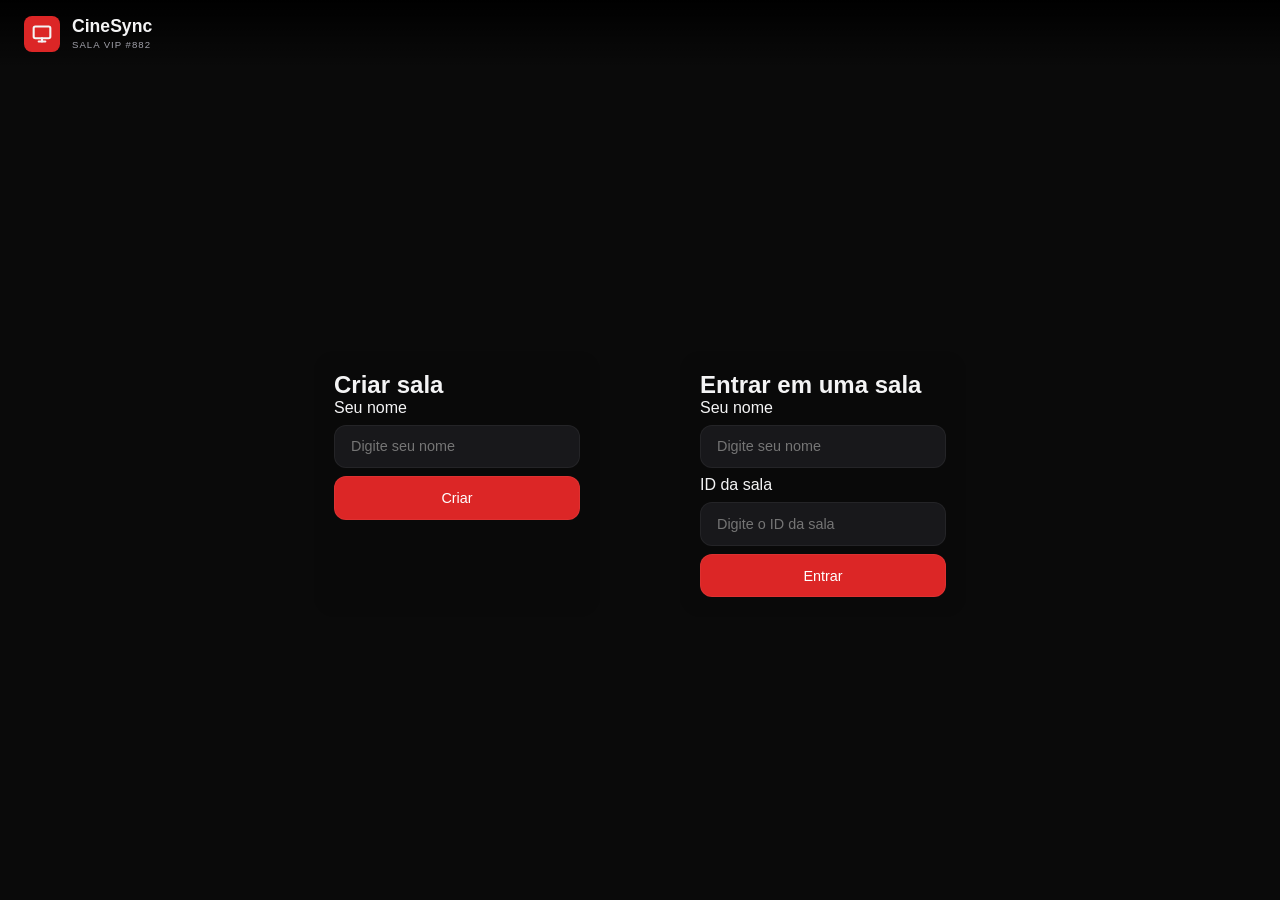
==== index.html @ 13d8a2f2 "Add files via upload" ====
<!DOCTYPE html>
<html lang="pt-BR">

<head>
    <meta charset="UTF-8">
    <meta name="viewport" content="width=device-width, initial-scale=1.0">
    <title>CineSync - Sala de Cinema Virtual</title>
    <link rel="stylesheet" href="styles.css">
</head>

<body>

    <header>
        <div class="logo-container">
            <div class="logo-icon">
                <svg width="20" height="20" viewBox="0 0 24 24" fill="none" stroke="currentColor" stroke-width="2.5"
                    stroke-linecap="round" stroke-linejoin="round">
                    <rect x="2" y="3" width="20" height="14" rx="2" ry="2" />
                    <line x1="8" y1="21" x2="16" y2="21" />
                    <line x1="12" y1="17" x2="12" y2="21" />
                </svg>
            </div>
            <div class="logo-text">
                <h1>CineSync</h1>
                <p>Sala VIP #882</p>
            </div>
        </div>
    </header>

    <main>
        <div class="containers-wrapper">
            <div class="container">
                <h2>Criar sala</h2>
                <form id="create-room">
                    <label for="create-username">Seu nome</label>
                    <input type="text" id="create-username" placeholder="Digite seu nome" required>
                    <button type="submit">Criar</button>
                </form>
            </div>

            <div class="container">
                <h2>Entrar em uma sala</h2>
                <form id="join-room">
                    <label for="join-username">Seu nome</label>
                    <input type="text" id="join-username" placeholder="Digite seu nome" required>
                    <label for="room-id">ID da sala</label>
                    <input type="text" id="room-id" placeholder="Digite o ID da sala" required>
                    <button type="submit">Entrar</button>
                </form>
            </div>
        </div>
    </main>

    <script>
        // Seleciona todos os formulários
        const forms = document.querySelectorAll('form');

        forms.forEach(form => {
            form.addEventListener('submit', (e) => {
                e.preventDefault();

                // Pegamos o ID do formulário atual que disparou o evento
                const formId = e.target.id;

                if (formId === "create-room") {
                    const username = document.getElementById('create-username').value.trim();
                    if (!username) return alert('Digite seu nome');

                    const roomId = generateRoomId();
                    sessionStorage.setItem('username', username);
                    location.href = `/cine-room.html?roomId=${roomId}`;

                } else if (formId === "join-room") {
                    const username = document.getElementById('join-username').value.trim();
                    const roomId = document.getElementById('room-id').value.trim();
                    if (!username || !roomId) return alert('Digite seu nome e ID da sala');

                    sessionStorage.setItem('username', username);
                    location.href = `/cine-room.html?roomId=${roomId}`;
                }
            });
        });

        // Função que gera um ID de sala aleatório com 6 caracteres
        function generateRoomId() {
            const characters = 'ABCDEFGHIJKLMNOPQRSTUVWXYZabcdefghijklmnopqrstuvwxyz0123456789';
            let roomId = '';
            for (let i = 0; i < 6; i++) {
                roomId += characters.charAt(Math.floor(Math.random() * characters.length));
            }
            return roomId;
        }
    </script>
</body>

</html>
---- styles.css ----
:root {
    --bg-main: #0a0a0a;
    --bg-sidebar: #0f0f0f;
    --accent: #dc2626;
    --accent-hover: #b91c1c;
    --text-main: #f4f4f5;
    --text-dim: #a1a1aa;
    --border: rgba(255, 255, 255, 0.05);
}

* {
    margin: 0;
    padding: 0;
    box-sizing: border-box;
    font-family: -apple-system, BlinkMacSystemFont, "Segoe UI", Roboto, Helvetica, Arial, sans-serif;
}

body {
    background-color: var(--bg-main);
    color: var(--text-main);
    height: 100vh;
    overflow: hidden;
    display: flex;
    flex-direction: column;
}

/* Header */
header {
    padding: 1rem 1.5rem;
    display: flex;
    justify-content: space-between;
    align-items: center;
    background: linear-gradient(to bottom, #000, transparent);
    z-index: 100;
}

.logo-container {
    display: flex;
    align-items: center;
    gap: 0.75rem;
}

.logo-icon {
    background: var(--accent);
    padding: 0.5rem;
    border-radius: 8px;
    display: flex;
    align-items: center;
    justify-content: center;
}

.logo-text h1 {
    font-size: 1.1rem;
    font-weight: 700;
    line-height: 1;
}

.logo-text p {
    font-size: 0.6rem;
    color: var(--text-dim);
    text-transform: uppercase;
    letter-spacing: 1px;
    margin-top: 4px;
}

.header-actions {
    display: flex;
    align-items: center;
    gap: 1rem;
}

.status-badge {
    background: rgba(39, 39, 42, 0.5);
    padding: 0.25rem 0.75rem;
    border-radius: 99px;
    font-size: 0.7rem;
    display: flex;
    align-items: center;
    gap: 0.5rem;
}

.status-dot {
    width: 6px;
    height: 6px;
    background: #22c55e;
    border-radius: 50%;
    box-shadow: 0 0 8px #22c55e;
}

.icon-btn {
    background: #27272a;
    border: none;
    color: white;
    width: 36px;
    height: 36px;
    border-radius: 50%;
    cursor: pointer;
    display: flex;
    align-items: center;
    justify-content: center;
    transition: all 0.2s;
}

.icon-btn.active {
    background: var(--accent);
}

/* Main Content */
main {
    flex: 1;
    padding: 20px;
    display: flex;
    align-items: center;
    justify-content: center;
    overflow: hidden;
    position: relative;
}

.containers-wrapper {
    display: flex;
    flex-wrap: wrap;
    justify-content: center;
    gap: 5rem;
}

.container {
    padding: 20px;
    border-radius: 20px;
    background: rgba(0, 0, 0, 0.1);
}

.btn-group {
    background: rgba(39, 39, 42, 0.8);
    backdrop-filter: blur(8px);
    padding: 4px;
    border-radius: 8px;
    display: flex;
    border: 1px solid var(--border);
}

.text-btn {
    background: transparent;
    border: none;
    color: white;
    padding: 0.5rem 0.75rem;
    font-size: 0.7rem;
    font-weight: 700;
    cursor: pointer;
    border-radius: 4px;
    display: flex;
    align-items: center;
    gap: 0.5rem;
}

.text-btn:hover {
    background: rgba(255, 255, 255, 0.1);
}

/* Sidebar Chat */
.chat-sidebar {
    width: 380px;
    background: var(--bg-sidebar);
    border-left: 1px solid var(--border);
    display: flex;
    flex-direction: column;
    transition: transform 0.3s ease;
}

.chat-header {
    padding: 1.5rem;
    border-bottom: 1px solid var(--border);
    display: flex;
    justify-content: space-between;
    align-items: center;
}

.messages-container {
    flex: 1;
    overflow-y: auto;
    padding: 1.5rem;
    display: flex;
    flex-direction: column;
    gap: 1.5rem;
}

.message {
    display: flex;
    flex-direction: column;
    max-width: 85%;
}

.message.mine {
    align-self: flex-end;
    align-items: flex-end;
}

.msg-info {
    font-size: 0.6rem;
    font-weight: 700;
    color: var(--text-dim);
    margin-bottom: 4px;
    text-transform: uppercase;
}

.msg-bubble {
    background: #27272a;
    padding: 0.75rem 1rem;
    border-radius: 1rem;
    border-top-left-radius: 0;
    font-size: 0.9rem;
    line-height: 1.4;
}

.mine .msg-bubble {
    background: var(--accent);
    color: white;
    border-top-left-radius: 1rem;
    border-top-right-radius: 0;
}

.chat-input-area {
    padding: 1.5rem;
    border-top: 1px solid var(--border);
    background: var(--bg-main);
}

.input-wrapper {
    position: relative;
}

input[type="text"] {
    width: 100%;
    background: #18181b;
    border: 1px solid var(--border);
    padding: 0.8rem 3rem 0.8rem 1rem;
    border-radius: 12px;
    color: white;
    font-size: 0.9rem;
}

input[type="text"]:focus {
    outline: 2px solid rgba(220, 38, 38, 0.5);
}

.send-btn {
    position: absolute;
    right: 8px;
    top: 50%;
    transform: translateY(-50%);
    background: var(--accent);
    border: none;
    color: white;
    width: 32px;
    height: 32px;
    border-radius: 8px;
    cursor: pointer;
}

.modal-overlay {
    z-index: 10000;
    position: fixed;
    inset: 0;
    display: flex;
    flex-direction: column;
    justify-content: center;
    align-items: center;
}

.modal-content h2 {
    margin-bottom: 10px;
}

.modal-content {
    position: relative;
    background: #18181b;
    border: 1px solid var(--border);
    padding: 1rem;
    border-radius: 12px;
    width: 50%;
    color: white;
    font-size: 0.9rem;
    line-height: 1.4;
}

form {
    display: flex;
    flex-direction: column;
    gap: 0.5rem;
}

form input {
    border: 1px solid var(--border);
    background: #18181b;
    padding: 1rem;
    border-radius: 12px;
    color: white;
    font-size: 0.9rem;
}

form button {
    border: 1px solid var(--border);
    background: var(--accent);
    padding: 0.8rem;
    border-radius: 12px;
    color: white;
    font-size: 0.9rem;
    cursor: pointer;
}

/* Mobile Adjustments */
@media (max-width: 1024px) {
    .chat-sidebar {
        position: absolute;
        inset: 0;
        width: 100%;
        z-index: 50;
        transform: translateY(100%);
    }

    .chat-sidebar.open {
        transform: translateY(0);
    }

    .controls-right .btn-group {
        display: none;
    }
}

.hidden {
    display: none;
}

/* Utilitários */
.mobile-chat-toggle {
    display: none;
}

@media (max-width: 1024px) {
    .mobile-chat-toggle {
        display: block;
        position: absolute;
        bottom: 2rem;
        left: 50%;
        transform: translateX(-50%);
        background: rgba(0, 0, 0, 0.8);
        border: 1px solid var(--border);
        padding: 0.5rem 1rem;
        border-radius: 99px;
        font-size: 0.7rem;
        font-weight: 700;
        z-index: 20;
        cursor: pointer;
    }
}
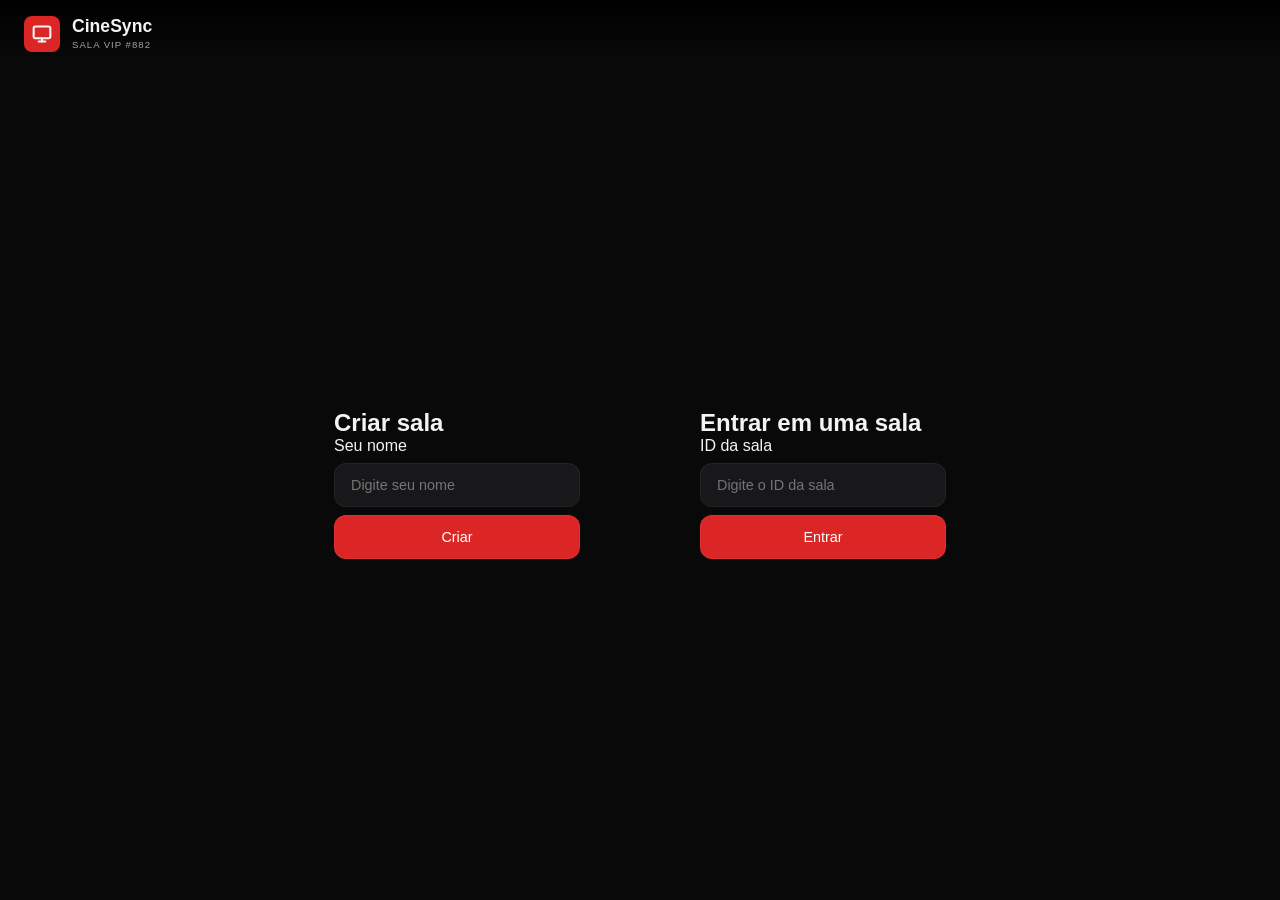
==== commit e114e6c0: "Refactor join room form and navigation logic Removed username input from join room form and updated " ====
--- a/index.html
+++ b/index.html
@@ -41,8 +41,6 @@
             <div class="container">
                 <h2>Entrar em uma sala</h2>
                 <form id="join-room">
-                    <label for="join-username">Seu nome</label>
-                    <input type="text" id="join-username" placeholder="Digite seu nome" required>
                     <label for="room-id">ID da sala</label>
                     <input type="text" id="room-id" placeholder="Digite o ID da sala" required>
                     <button type="submit">Entrar</button>
@@ -68,15 +66,12 @@
 
                     const roomId = generateRoomId();
                     sessionStorage.setItem('username', username);
-                    location.href = `/cine-room.html?roomId=${roomId}`;
+                    location.href = `cine-room.html?roomId=${roomId}&mode=host`;
 
                 } else if (formId === "join-room") {
-                    const username = document.getElementById('join-username').value.trim();
                     const roomId = document.getElementById('room-id').value.trim();
-                    if (!username || !roomId) return alert('Digite seu nome e ID da sala');
-
-                    sessionStorage.setItem('username', username);
-                    location.href = `/cine-room.html?roomId=${roomId}`;
+                    if (!roomId) return alert('Digite seu nome e ID da sala');
+                    location.href = `cine-room.html?roomId=${roomId}`;
                 }
             });
         });
@@ -93,4 +88,4 @@
     </script>
 </body>
 
-</html>+</html>
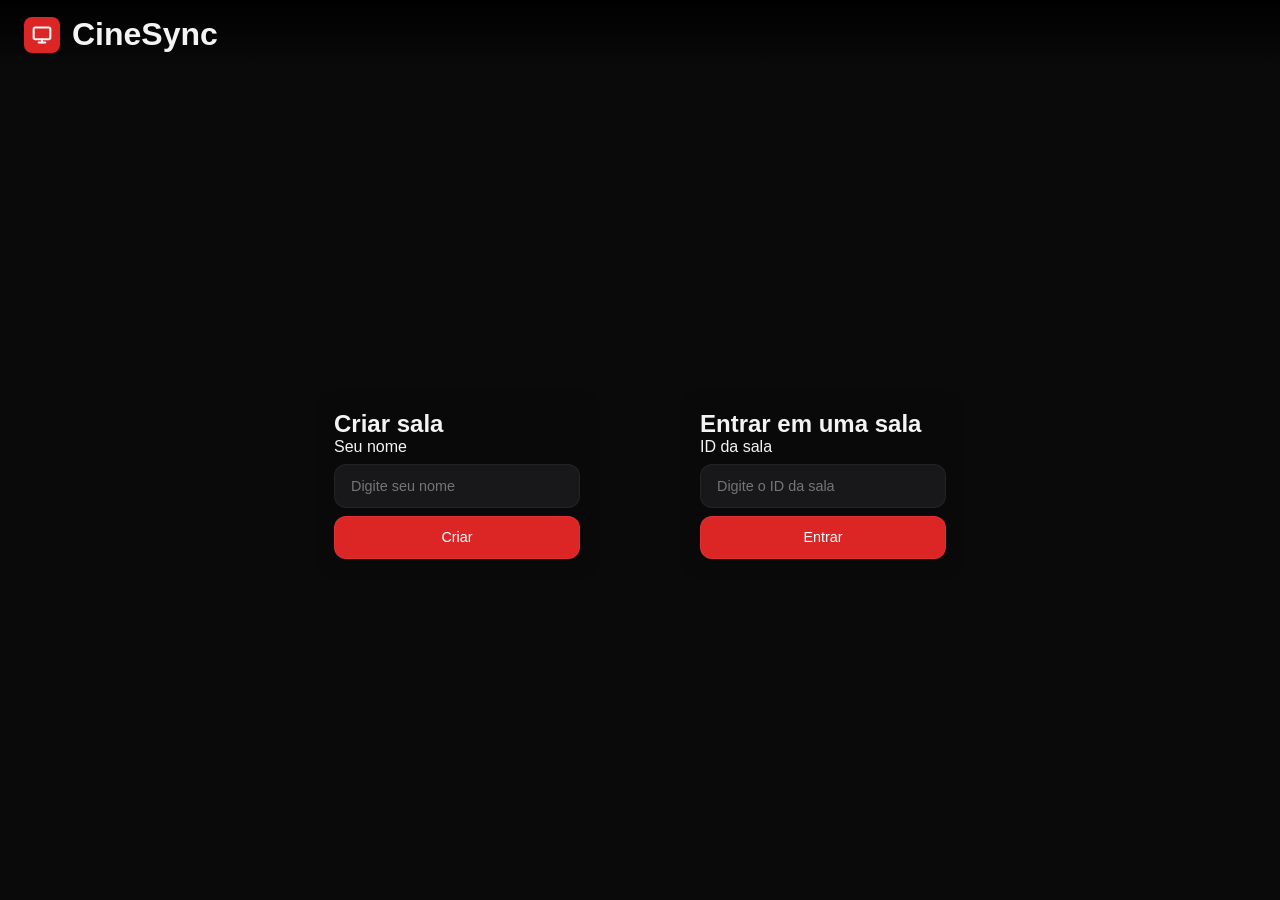
==== commit 95fd4b3c: "Update index.html" ====
--- a/index.html
+++ b/index.html
@@ -3,7 +3,7 @@
 
 <head>
     <meta charset="UTF-8">
-    <meta name="viewport" content="width=device-width, initial-scale=1.0">
+    <meta name="viewport" content="width=device-width, initial-scale=1.0, maximum-scale=1.0, viewport-fit=cover">
     <title>CineSync - Sala de Cinema Virtual</title>
     <link rel="stylesheet" href="styles.css">
 </head>
@@ -20,10 +20,7 @@
                     <line x1="12" y1="17" x2="12" y2="21" />
                 </svg>
             </div>
-            <div class="logo-text">
-                <h1>CineSync</h1>
-                <p>Sala VIP #882</p>
-            </div>
+            <h1 class="logo-text">CineSync</h1>
         </div>
     </header>
 
@@ -50,41 +47,43 @@
     </main>
 
     <script>
-        // Seleciona todos os formulários
-        const forms = document.querySelectorAll('form');
+        document.addEventListener("DOMContentLoaded", () => {
+            // Seleciona todos os formulários
+            const forms = document.querySelectorAll('form');
 
-        forms.forEach(form => {
-            form.addEventListener('submit', (e) => {
-                e.preventDefault();
+            forms.forEach(form => {
+                form.addEventListener('submit', (e) => {
+                    e.preventDefault();
 
-                // Pegamos o ID do formulário atual que disparou o evento
-                const formId = e.target.id;
+                    // Pegamos o ID do formulário atual que disparou o evento
+                    const formId = e.target.id;
 
-                if (formId === "create-room") {
-                    const username = document.getElementById('create-username').value.trim();
-                    if (!username) return alert('Digite seu nome');
+                    if (formId === "create-room") {
+                        const username = document.getElementById('create-username').value.trim();
+                        if (!username) return alert('Digite seu nome');
 
-                    const roomId = generateRoomId();
-                    sessionStorage.setItem('username', username);
-                    location.href = `cine-room.html?roomId=${roomId}&mode=host`;
+                        const roomId = generateRoomId();
+                        sessionStorage.setItem('username', username);
+                        location.href = `cine-room.html?roomId=${roomId}&mode=host`;
 
-                } else if (formId === "join-room") {
-                    const roomId = document.getElementById('room-id').value.trim();
-                    if (!roomId) return alert('Digite seu nome e ID da sala');
-                    location.href = `cine-room.html?roomId=${roomId}`;
+                    } else if (formId === "join-room") {
+                        const roomId = document.getElementById('room-id').value.trim();
+                        if (!roomId) return alert('Digite seu nome e ID da sala');
+                        location.href = `cine-room.html?roomId=${roomId}`;
+                    }
+                });
+            });
+
+            // Função que gera um ID de sala aleatório com 6 caracteres
+            function generateRoomId() {
+                const characters = 'ABCDEFGHIJKLMNOPQRSTUVWXYZabcdefghijklmnopqrstuvwxyz0123456789';
+                let roomId = '';
+                for (let i = 0; i < 6; i++) {
+                    roomId += characters.charAt(Math.floor(Math.random() * characters.length));
                 }
-            });
+                return roomId;
+            }
         });
-
-        // Função que gera um ID de sala aleatório com 6 caracteres
-        function generateRoomId() {
-            const characters = 'ABCDEFGHIJKLMNOPQRSTUVWXYZabcdefghijklmnopqrstuvwxyz0123456789';
-            let roomId = '';
-            for (let i = 0; i < 6; i++) {
-                roomId += characters.charAt(Math.floor(Math.random() * characters.length));
-            }
-            return roomId;
-        }
     </script>
 </body>
 
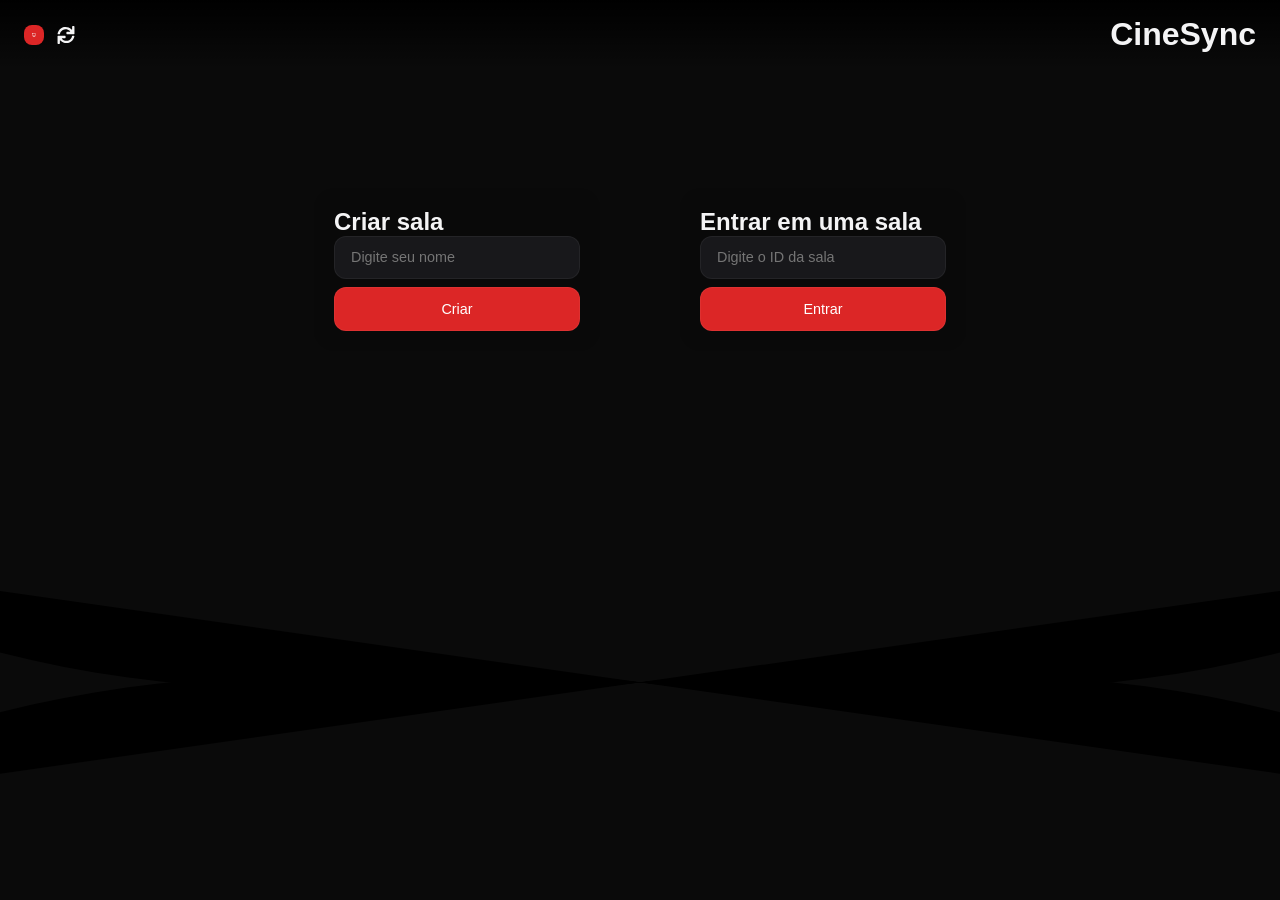
==== commit c2d120f4: "Update index.html Updated viewport meta tag and added navigation arrows." ====
--- a/index.html
+++ b/index.html
@@ -3,25 +3,27 @@
 
 <head>
     <meta charset="UTF-8">
-    <meta name="viewport" content="width=device-width, initial-scale=1.0, maximum-scale=1.0, viewport-fit=cover">
+    <meta name="viewport"
+        content="width=device-width, initial-scale=1.0, maximum-scale=1.0, user-scalable=no, viewport-fit=cover">
     <title>CineSync - Sala de Cinema Virtual</title>
     <link rel="stylesheet" href="styles.css">
 </head>
 
 <body>
-
     <header>
         <div class="logo-container">
-            <div class="logo-icon">
-                <svg width="20" height="20" viewBox="0 0 24 24" fill="none" stroke="currentColor" stroke-width="2.5"
-                    stroke-linecap="round" stroke-linejoin="round">
-                    <rect x="2" y="3" width="20" height="14" rx="2" ry="2" />
-                    <line x1="8" y1="21" x2="16" y2="21" />
-                    <line x1="12" y1="17" x2="12" y2="21" />
-                </svg>
-            </div>
-            <h1 class="logo-text">CineSync</h1>
+            <svg class="logo-icon" width="20" height="20" viewBox="0 0 24 24" fill="none" stroke="currentColor"
+                stroke-width="2.5" stroke-linecap="round" stroke-linejoin="round">
+                <rect x="2" y="3" width="20" height="14" rx="2" ry="2" />
+                <line x1="8" y1="21" x2="16" y2="21" />
+                <line x1="12" y1="17" x2="12" y2="21" />
+            </svg>
+            <svg class="sync-icon" width="20" height="20" viewBox="0 0 52 52" fill="currentColor">
+                <path
+                    d="M47.9 29.3c0-.8-.7-1.5-1.5-1.5h-3.5c-.8 0-1.4.6-1.4 1.4 0 .2 0 .5-.1.7-.3 1.3-.8 2.5-1.5 3.7-2.8 4.9-7.7 7.6-12.9 7.6-4 0-7.8-1.6-10.6-4.4-.5-.4-.9-.9-1.2-1.4-.3-.8.4-1.2 1.3-1.2h7c.8 0 1.5-.7 1.5-1.5v-3.1c0-.8-.6-1.4-1.4-1.4H5.3c-.7 0-1.3.6-1.3 1.3v18.2c.1.8.8 1.5 1.6 1.5h3c.8 0 1.5-.7 1.5-1.5v-7c0-.9.5-1.3 1.2-.7.3.4.6.7 1 1 5 5 12 7.1 19.2 5.7 2.5-.5 4.9-1.5 7-2.9 5.2-3.4 8.5-8.6 9.4-14.3zM4.1 22.7c0 .8.7 1.5 1.5 1.5h3.5c.8 0 1.4-.6 1.4-1.4 0-.2 0-.5.1-.7.3-1.3.8-2.5 1.5-3.7 2.8-4.9 7.7-7.6 12.9-7.6 4 0 7.8 1.6 10.6 4.4.5.4.9.9 1.2 1.4.3.8-.4 1.2-1.3 1.2h-7c-.8 0-1.5.7-1.5 1.5v3.1c0 .8.6 1.4 1.4 1.4h18.3c.7 0 1.3-.6 1.3-1.3V4.3c-.1-.8-.8-1.5-1.6-1.5h-3c-.8 0-1.5.7-1.5 1.5v7c0 .9-.5 1.3-1.2.7-.3-.4-.6-.7-1-1-5-5-12-7.1-19.2-5.7-2.5.5-4.9 1.5-7 2.9-5.2 3.4-8.5 8.6-9.4 14.3z" />
+            </svg>
         </div>
+        <h1 class="logo-text">CineSync</h1>
     </header>
 
     <main>
@@ -29,7 +31,7 @@
             <div class="container">
                 <h2>Criar sala</h2>
                 <form id="create-room">
-                    <label for="create-username">Seu nome</label>
+
                     <input type="text" id="create-username" placeholder="Digite seu nome" required>
                     <button type="submit">Criar</button>
                 </form>
@@ -38,13 +40,45 @@
             <div class="container">
                 <h2>Entrar em uma sala</h2>
                 <form id="join-room">
-                    <label for="room-id">ID da sala</label>
+
                     <input type="text" id="room-id" placeholder="Digite o ID da sala" required>
                     <button type="submit">Entrar</button>
                 </form>
             </div>
+
+            <button class="nav-arrow up hidden">↑</button>
+            <button class="nav-arrow down hidden">↓</button>
         </div>
     </main>
+
+    <div class="bg-container">
+        <!-- Ondas Vetoriais em SVG -->
+        <div class="wave-container">
+            <svg class="waves" viewBox="0 0 1200 400" preserveAspectRatio="none">
+                <defs>
+                    <linearGradient id="wave-gradient" x1="0%" y1="0%" x2="100%" y2="0%">
+                        <stop offset="0%" stop-color="#e50914" />
+                        <stop offset="25%" stop-color="#e5091471" />
+                        <stop offset="50%" stop-color="#6365f175" />
+                        <stop offset="100%" stop-color="#6366F1" />
+                    </linearGradient>
+                </defs>
+
+                <!-- Linhas superiores cruzando para baixo -->
+                <path class="wave-path" d="M -100,100 C 300,350 900,50 1300,300" />
+                <path class="wave-path" d="M -100,120 C 320,330 880,70 1300,280" />
+                <path class="wave-path" d="M -100,140 C 340,310 860,90 1300,260" />
+
+                <!-- Linhas inferiores cruzando para cima -->
+                <path class="wave-path" d="M -100,300 C 300,50 900,350 1300,100" />
+                <path class="wave-path" d="M -100,280 C 320,70 880,330 1300,120" />
+                <path class="wave-path" d="M -100,260 C 340,90 860,310 1300,140" />
+            </svg>
+        </div>
+
+        <div class="glow-red"></div>
+        <div class="glow-purple"></div>
+    </div>
 
     <script>
         document.addEventListener("DOMContentLoaded", () => {
@@ -83,6 +117,92 @@
                 }
                 return roomId;
             }
+
+            const containersWrapper = document.querySelector('.containers-wrapper');
+            const arrowUp = document.querySelector('.nav-arrow.up');
+            const arrowDown = document.querySelector('.nav-arrow.down');
+
+            const syncIcon = document.querySelector('.sync-icon');
+            const waveContainer = document.querySelector('.wave-container');
+            const glowRed = document.querySelector('.glow-red');
+            const glowPurple = document.querySelector('.glow-purple');
+
+            let lastChange;
+
+            // Funções auxiliares para evitar repetição de código
+            function setRedTheme() {
+                if (lastChange === 'red') return;
+                syncIcon.classList.remove('blue');
+                waveContainer.classList.remove('blue');
+                waveContainer.classList.add('red');
+                glowRed.classList.remove('hidden');
+                glowPurple.classList.add('hidden');
+                arrowDown.classList.remove('hidden');
+                arrowUp.classList.add('hidden');
+                lastChange = 'red';
+            }
+
+            function setBlueTheme() {
+                if (lastChange === 'blue') return;
+                syncIcon.classList.add('blue');
+                waveContainer.classList.remove('red');
+                waveContainer.classList.add('blue');
+                glowRed.classList.add('hidden');
+                glowPurple.classList.remove('hidden');
+                arrowUp.classList.remove('hidden');
+                arrowDown.classList.add('hidden');
+                lastChange = 'blue';
+            }
+
+            function updateArrows() {
+                if (window.innerWidth > 900) return;
+
+                const scrollTop = containersWrapper.scrollTop;
+                const maxScroll = containersWrapper.scrollHeight - containersWrapper.clientHeight;
+
+                if (maxScroll <= 0) return;
+
+                // Define o ponto de virada na metade do scroll total
+                const middlePoint = maxScroll / 2;
+
+                // O 'else' garante que NUNCA os dois blocos rodem no mesmo evento de scroll
+                if (scrollTop >= middlePoint) {
+                    setBlueTheme();
+                } else {
+                    setRedTheme();
+                }
+            }
+
+            // Escuta o evento de rolagem
+            containersWrapper.addEventListener('scroll', updateArrows);
+
+            // Navegação ao clicar nas setas (usando scrollTo para posições fixas)
+            arrowUp.addEventListener('click', () => {
+                containersWrapper.scrollTo({ top: 0, behavior: 'smooth' });
+            });
+
+            arrowDown.addEventListener('click', () => {
+                containersWrapper.scrollTo({ top: containersWrapper.scrollHeight, behavior: 'smooth' });
+            });
+
+            // Redimensionamento da janela
+            window.addEventListener('resize', () => {
+                if (window.innerWidth > 900) {
+                    syncIcon.classList.remove('blue');
+                    waveContainer.classList.remove('red', 'blue');
+                    glowRed.classList.remove('hidden');
+                    glowPurple.classList.remove('hidden');
+                    arrowUp.classList.add('hidden');
+                    arrowDown.classList.add('hidden');
+                    return;
+                }
+                updateArrows();
+            });
+
+            // Inicialização mobile
+            if (window.innerWidth <= 900) {
+                setRedTheme();
+            }
         });
     </script>
 </body>
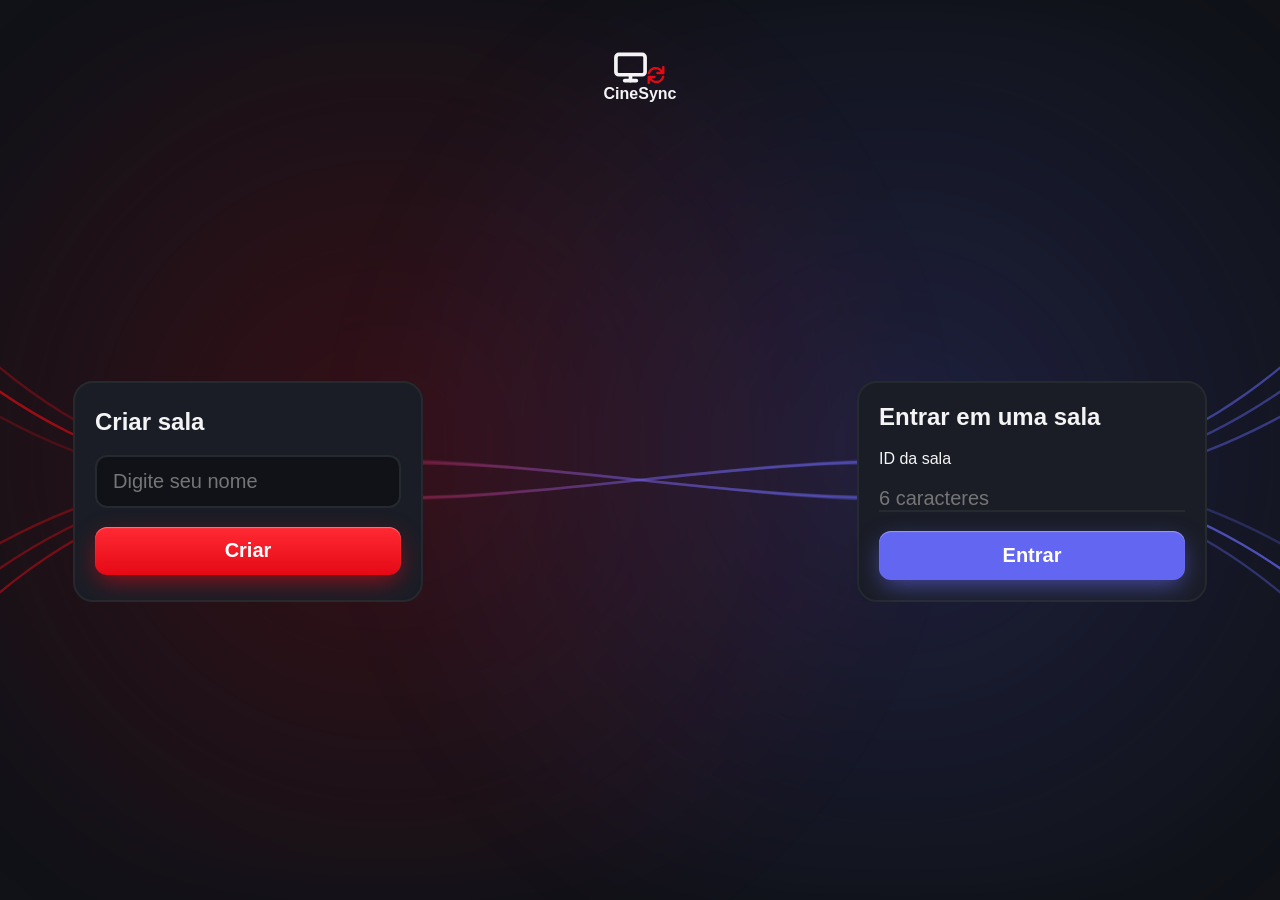
==== commit b04fab90: "Update index.html" ====
--- a/index.html
+++ b/index.html
@@ -12,7 +12,7 @@
 <body>
     <header>
         <div class="logo-container">
-            <svg class="logo-icon" width="20" height="20" viewBox="0 0 24 24" fill="none" stroke="currentColor"
+            <svg class="logo-icon" width="35" height="35" viewBox="0 0 24 24" fill="none" stroke="currentColor"
                 stroke-width="2.5" stroke-linecap="round" stroke-linejoin="round">
                 <rect x="2" y="3" width="20" height="14" rx="2" ry="2" />
                 <line x1="8" y1="21" x2="16" y2="21" />
@@ -33,16 +33,16 @@
                 <form id="create-room">
 
                     <input type="text" id="create-username" placeholder="Digite seu nome" required>
-                    <button type="submit">Criar</button>
+                    <button type="submit" class="btn-create">Criar</button>
                 </form>
             </div>
 
-            <div class="container">
+            <div id="join-room" class="container">
                 <h2>Entrar em uma sala</h2>
-                <form id="join-room">
-
-                    <input type="text" id="room-id" placeholder="Digite o ID da sala" required>
-                    <button type="submit">Entrar</button>
+                <form>
+                    <label for="room-id">ID da sala</label>
+                    <input type="text" id="room-id" placeholder="6 caracteres" required>
+                    <button type="submit" class="btn-join">Entrar</button>
                 </form>
             </div>
 
@@ -137,6 +137,8 @@
                 waveContainer.classList.add('red');
                 glowRed.classList.remove('hidden');
                 glowPurple.classList.add('hidden');
+                glowRed.classList.add('full');
+                glowPurple.classList.add('full');
                 arrowDown.classList.remove('hidden');
                 arrowUp.classList.add('hidden');
                 lastChange = 'red';
@@ -149,13 +151,15 @@
                 waveContainer.classList.add('blue');
                 glowRed.classList.add('hidden');
                 glowPurple.classList.remove('hidden');
+                glowRed.classList.add('full');
+                glowPurple.classList.add('full');
                 arrowUp.classList.remove('hidden');
                 arrowDown.classList.add('hidden');
                 lastChange = 'blue';
             }
 
             function updateArrows() {
-                if (window.innerWidth > 900) return;
+                if (window.innerWidth > 700) return;
 
                 const scrollTop = containersWrapper.scrollTop;
                 const maxScroll = containersWrapper.scrollHeight - containersWrapper.clientHeight;
@@ -187,20 +191,23 @@
 
             // Redimensionamento da janela
             window.addEventListener('resize', () => {
-                if (window.innerWidth > 900) {
+                if (window.innerWidth > 700) {
                     syncIcon.classList.remove('blue');
                     waveContainer.classList.remove('red', 'blue');
                     glowRed.classList.remove('hidden');
                     glowPurple.classList.remove('hidden');
+                    glowRed.classList.remove('full');
+                    glowPurple.classList.remove('full');
                     arrowUp.classList.add('hidden');
                     arrowDown.classList.add('hidden');
+                    lastChange = 'red and blue';
                     return;
                 }
                 updateArrows();
             });
 
             // Inicialização mobile
-            if (window.innerWidth <= 900) {
+            if (window.innerWidth <= 700) {
                 setRedTheme();
             }
         });
--- a/styles.css
+++ b/styles.css
@@ -1,11 +1,12 @@
 :root {
-    --bg-main: #0a0a0a;
+    --bg-main: #101218;
     --bg-sidebar: #0f0f0f;
-    --accent: #dc2626;
+    --accent: #E50914;
     --accent-hover: #b91c1c;
+    --second-accent: #6366F1;
     --text-main: #f4f4f5;
     --text-dim: #a1a1aa;
-    --border: rgba(255, 255, 255, 0.05);
+    --border: #252a2e;
 }
 
 * {
@@ -15,52 +16,52 @@
     font-family: -apple-system, BlinkMacSystemFont, "Segoe UI", Roboto, Helvetica, Arial, sans-serif;
 }
 
+html,
+body {
+    touch-action: none;
+}
+
 body {
     background-color: var(--bg-main);
     color: var(--text-main);
-    height: 100vh;
-    overflow: hidden;
-    display: flex;
-    flex-direction: column;
+    min-height: 100dvh;
+    padding: 20px;
+    padding-top: 50px;
+    display: flex;
+    flex-direction: column;
+    scroll-behavior: smooth;
 }
 
 /* Header */
 header {
-    padding: 1rem 1.5rem;
-    display: flex;
-    justify-content: space-between;
-    align-items: center;
-    background: linear-gradient(to bottom, #000, transparent);
-    z-index: 100;
+    display: flex;
+    flex-direction: column;
+    justify-content: center;
+    align-items: center;
 }
 
 .logo-container {
-    display: flex;
-    align-items: center;
-    gap: 0.75rem;
+    position: relative;
+    width: 70px;
+    display: flex;
+    justify-content: center;
+    align-items: center;
 }
 
 .logo-icon {
-    background: var(--accent);
-    padding: 0.5rem;
-    border-radius: 8px;
-    display: flex;
-    align-items: center;
-    justify-content: center;
-}
-
-.logo-text h1 {
-    font-size: 1.1rem;
-    font-weight: 700;
-    line-height: 1;
-}
-
-.logo-text p {
-    font-size: 0.6rem;
-    color: var(--text-dim);
-    text-transform: uppercase;
-    letter-spacing: 1px;
-    margin-top: 4px;
+    margin-right: 19px;
+}
+
+.sync-icon {
+    position: absolute;
+    bottom: 0;
+    right: 9px;
+    fill: var(--accent);
+}
+
+.logo-text {
+    font-size: 1rem;
+    font-weight: 600;
 }
 
 .header-actions {
@@ -108,25 +109,65 @@
 /* Main Content */
 main {
     flex: 1;
+    display: flex;
+    align-items: center;
+    justify-content: center;
+}
+
+/* Estilização das setas de navegação */
+.nav-arrow {
+    position: fixed;
+    left: 50%;
+    transform: translateX(-50%);
+    z-index: 10;
+    background: rgba(0, 0, 0, 0.6);
+    color: white;
+    border: none;
+    width: 48px;
+    height: 48px;
+    border-radius: 50%;
+    font-size: 1.5rem;
+    cursor: pointer;
+    transition: opacity 0.3s ease, visibility 0.3s ease;
+}
+
+.nav-arrow.up {
+    top: 120px;
+}
+
+.nav-arrow.down {
+    bottom: 10px;
+}
+
+.containers-wrapper {
+    width: 100%;
+    display: flex;
+    justify-content: center;
+    gap: 35%;
+    overflow-y: auto;
+}
+
+.container {
+    position: relative;
+    border-radius: 20px;
+    border: 2px solid var(--border);
     padding: 20px;
-    display: flex;
-    align-items: center;
-    justify-content: center;
-    overflow: hidden;
-    position: relative;
-}
-
-.containers-wrapper {
-    display: flex;
-    flex-wrap: wrap;
-    justify-content: center;
-    gap: 5rem;
-}
-
-.container {
-    padding: 20px;
-    border-radius: 20px;
-    background: rgba(0, 0, 0, 0.1);
+    flex: 1;
+    max-width: 350px;
+    background: #1A1D26;
+    display: flex;
+    flex-direction: column;
+    justify-content: center;
+    gap: 1.2rem;
+}
+
+.container h2 {
+    font-weight: 600;
+}
+
+.container button {
+    font-weight: 600;
+    font-size: 20px;
 }
 
 .btn-group {
@@ -135,7 +176,7 @@
     padding: 4px;
     border-radius: 8px;
     display: flex;
-    border: 1px solid var(--border);
+    border: 2px solid var(--border);
 }
 
 .text-btn {
@@ -160,7 +201,7 @@
 .chat-sidebar {
     width: 380px;
     background: var(--bg-sidebar);
-    border-left: 1px solid var(--border);
+    border-left: 2px solid var(--border);
     display: flex;
     flex-direction: column;
     transition: transform 0.3s ease;
@@ -168,7 +209,7 @@
 
 .chat-header {
     padding: 1.5rem;
-    border-bottom: 1px solid var(--border);
+    border-bottom: 2px solid var(--border);
     display: flex;
     justify-content: space-between;
     align-items: center;
@@ -220,7 +261,7 @@
 
 .chat-input-area {
     padding: 1.5rem;
-    border-top: 1px solid var(--border);
+    border-top: 2px solid var(--border);
     background: var(--bg-main);
 }
 
@@ -230,16 +271,20 @@
 
 input[type="text"] {
     width: 100%;
-    background: #18181b;
-    border: 1px solid var(--border);
+    background: var(--bg-main);
+    border: 2px solid var(--border);
     padding: 0.8rem 3rem 0.8rem 1rem;
     border-radius: 12px;
     color: white;
-    font-size: 0.9rem;
+    font-size: 20px;
 }
 
 input[type="text"]:focus {
     outline: 2px solid rgba(220, 38, 38, 0.5);
+}
+
+#join-room form input[type="text"]:focus {
+    outline: 2px solid rgba(50, 38, 220, 0.5);
 }
 
 .send-btn {
@@ -273,7 +318,7 @@
 .modal-content {
     position: relative;
     background: #18181b;
-    border: 1px solid var(--border);
+    border: 2px solid var(--border);
     padding: 1rem;
     border-radius: 12px;
     width: 50%;
@@ -285,26 +330,38 @@
 form {
     display: flex;
     flex-direction: column;
-    gap: 0.5rem;
+    gap: 1.2rem;
 }
 
 form input {
-    border: 1px solid var(--border);
+    border: 2px solid var(--border);
     background: #18181b;
     padding: 1rem;
     border-radius: 12px;
     color: white;
-    font-size: 0.9rem;
+    font-size: 20px;
+}
+
+#join-room form input {
+    border-radius: 0;
+    border: none;
+    border-bottom: 2px solid var(--border);
+    padding: 0;
+    background: none;
 }
 
 form button {
-    border: 1px solid var(--border);
+    border: none;
     background: var(--accent);
     padding: 0.8rem;
     border-radius: 12px;
     color: white;
-    font-size: 0.9rem;
+    font-size: 20px;
     cursor: pointer;
+}
+
+#join-room form button {
+    background: var(--second-accent);
 }
 
 /* Mobile Adjustments */
@@ -343,7 +400,7 @@
         left: 50%;
         transform: translateX(-50%);
         background: rgba(0, 0, 0, 0.8);
-        border: 1px solid var(--border);
+        border: 2px solid var(--border);
         padding: 0.5rem 1rem;
         border-radius: 99px;
         font-size: 0.7rem;
@@ -351,4 +408,214 @@
         z-index: 20;
         cursor: pointer;
     }
-}+}
+
+@media (max-width: 1120px) {
+    .containers-wrapper {
+        gap: 15%;
+    }
+}
+
+@media (max-width: 700px) {
+
+    /* 1. Trava o body e o main para não rolarem a tela inteira */
+    html,
+    body {
+        height: 100%;
+        overflow: hidden;
+        /* Corta o scroll da página principal */
+    }
+
+    main {
+        height: calc(100dvh - 120px);
+        /* Ocupa a tela descontando o header */
+        overflow: hidden;
+    }
+
+    /* 2. Transforma o wrapper na ÚNICA área de scroll */
+    .containers-wrapper {
+        height: 100%;
+        display: flex;
+        flex-direction: column;
+        align-items: center;
+        justify-content: flex-start;
+
+        overflow-y: scroll;
+
+        scroll-snap-type: y mandatory;
+
+        scrollbar-width: none;
+    }
+
+    /* 3. Ajusta os cards para centralizarem no salto */
+    .container {
+        margin: 60% 0;
+        /*width: 100%;*/
+        max-width: initial;
+        scroll-snap-align: center;
+        scroll-snap-stop: always;
+    }
+
+    .container:last-of-type {
+        margin-bottom: 60%;
+    }
+}
+
+.sync-icon.blue {
+    fill: var(--second-accent);
+}
+
+.bg-container {
+    z-index: -1;
+    position: absolute;
+    inset: 0;
+    padding-top: 30px;
+    overflow: hidden;
+    pointer-events: none;
+}
+
+/* --- ILUMINAÇÃO DE FUNDO (GLOW) --- */
+.glow-red,
+.glow-purple {
+    z-index: -1;
+    position: absolute;
+    width: 100%;
+    height: 100%;
+    left: 30%;
+    top: 50%;
+    transform: translate(-50%, -50%);
+    background: radial-gradient(circle, rgba(229, 9, 20, 0.18) 0%, rgba(0, 0, 0, 0) 70%);
+    filter: blur(40px);
+    opacity: 0;
+    pointer-events: none;
+    /* Começa invisível */
+    animation: appearGlow 0.8s forwards ease-out;
+}
+
+.glow-purple {
+    z-index: -2;
+    left: 70%;
+    background: radial-gradient(circle, rgba(99, 102, 241, 0.18) 0%, rgba(0, 0, 0, 0) 70%);
+}
+
+.glow-red.full,
+.glow-purple.full {
+    left: 50%;
+}
+
+/* --- CONTAINER DAS ONDAS SVG --- */
+.wave-container {
+    position: absolute;
+    width: 100%;
+    height: 100%;
+    display: flex;
+    align-items: center;
+    justify-content: center;
+    z-index: -3;
+}
+
+svg.waves {
+    width: 100%;
+    height: 100%;
+}
+
+/* --- ANIMAÇÃO DAS LINHAS --- */
+.wave-path {
+    fill: none;
+    stroke: url(#wave-gradient);
+    stroke-width: 1.2;
+    opacity: 0.5;
+    transform-origin: center;
+    animation: floatWave 8s ease-in-out infinite alternate;
+}
+
+.wave-container.red .wave-path {
+    stroke: #e50914;
+}
+
+.wave-container.blue .wave-path {
+    stroke: #6366F1;
+}
+
+/* Variações de tempo e opacidade para efeito tridimensional */
+.wave-path:nth-child(1) {
+    animation-delay: 0s;
+    opacity: 0.7;
+}
+
+.wave-path:nth-child(2) {
+    animation-delay: -1.5s;
+    opacity: 0.4;
+}
+
+.wave-path:nth-child(3) {
+    animation-delay: -3s;
+    opacity: 0.8;
+}
+
+.wave-path:nth-child(4) {
+    animation-delay: -4.5s;
+    opacity: 0.3;
+}
+
+.wave-path:nth-child(5) {
+    animation-delay: -6s;
+    opacity: 0.6;
+}
+
+.wave-path:nth-child(6) {
+    animation-delay: -7.5s;
+    opacity: 0.5;
+}
+
+@keyframes floatWave {
+    0% {
+        transform: translateY(-12px) scaleY(0.92) rotate(0deg);
+    }
+
+    100% {
+        transform: translateY(12px) scaleY(1.08) rotate(-1deg);
+    }
+}
+
+/* Animação de aparecimento */
+@keyframes appearGlow {
+    to {
+        opacity: 1;
+    }
+}
+
+.btn-create {
+    /* Gradiente derivado do vermelho base até um tom mais denso */
+    background: linear-gradient(180deg, #ff2a35 0%, var(--accent) 100%);
+    box-shadow:
+        inset 0 1px 1px rgba(255, 255, 255, 0.35),
+        0 8px 25px -4px rgba(229, 9, 20, 0.65);
+}
+
+.btn-create:hover {
+    background: linear-gradient(180deg, #ff3d47 0%, #ed111c 100%);
+    box-shadow:
+        inset 0 1px 1px rgba(255, 255, 255, 0.5),
+        0 10px 30px -2px rgba(229, 9, 20, 0.85);
+}
+
+.btn-join {
+    /* Gradiente derivado do roxo/azul iluminado até a cor base */
+    background: linear-gradient(180deg, #787bff 0%, var(--second-accent) 100%);
+    box-shadow:
+        inset 0 1px 1px rgba(255, 255, 255, 0.35),
+        0 8px 25px -4px rgba(99, 102, 241, 0.65);
+}
+
+.btn-join:hover {
+    background: linear-gradient(180deg, #878aff 0%, #6f72f8 100%);
+    box-shadow:
+        inset 0 1px 1px rgba(255, 255, 255, 0.5),
+        0 10px 30px -2px rgba(99, 102, 241, 0.85);
+}
+
+.btn-create:active,
+.btn-join:active {
+    box-shadow: 0 4px 15px -2px rgba(0, 0, 0, 0.5);
+}
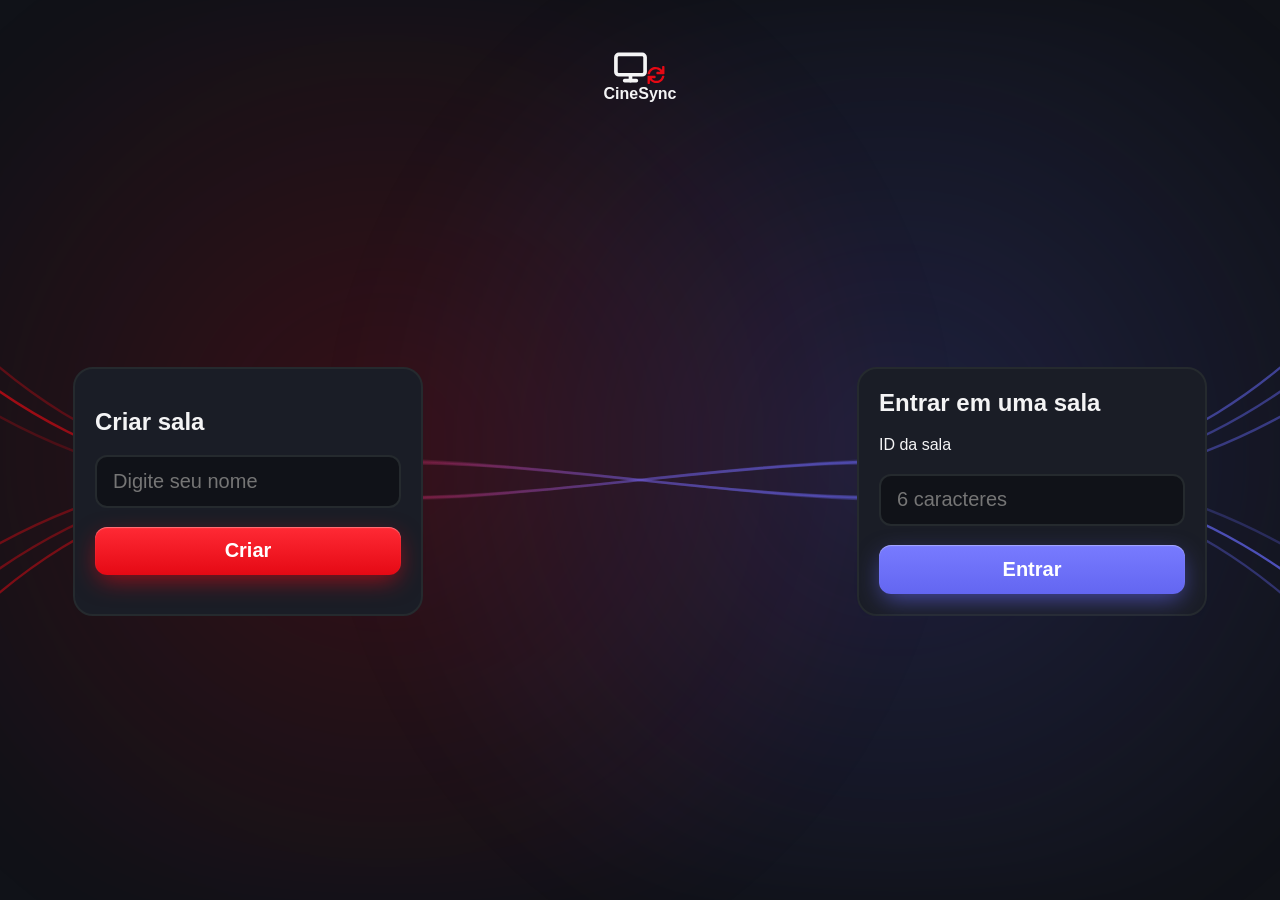
==== commit accd9124: "Update index.html" ====
--- a/index.html
+++ b/index.html
@@ -28,18 +28,18 @@
 
     <main>
         <div class="containers-wrapper">
-            <div class="container">
+            <div class="container create-room">
                 <h2>Criar sala</h2>
-                <form id="create-room">
+                <form id="create-room-form">
 
                     <input type="text" id="create-username" placeholder="Digite seu nome" required>
                     <button type="submit" class="btn-create">Criar</button>
                 </form>
             </div>
 
-            <div id="join-room" class="container">
+            <div class="container join-room">
                 <h2>Entrar em uma sala</h2>
-                <form>
+                <form id="join-room-form">
                     <label for="room-id">ID da sala</label>
                     <input type="text" id="room-id" placeholder="6 caracteres" required>
                     <button type="submit" class="btn-join">Entrar</button>
@@ -92,7 +92,7 @@
                     // Pegamos o ID do formulário atual que disparou o evento
                     const formId = e.target.id;
 
-                    if (formId === "create-room") {
+                    if (formId === "create-room-form") {
                         const username = document.getElementById('create-username').value.trim();
                         if (!username) return alert('Digite seu nome');
 
@@ -100,7 +100,7 @@
                         sessionStorage.setItem('username', username);
                         location.href = `cine-room.html?roomId=${roomId}&mode=host`;
 
-                    } else if (formId === "join-room") {
+                    } else if (formId === "join-room-form") {
                         const roomId = document.getElementById('room-id').value.trim();
                         if (!roomId) return alert('Digite seu nome e ID da sala');
                         location.href = `cine-room.html?roomId=${roomId}`;
